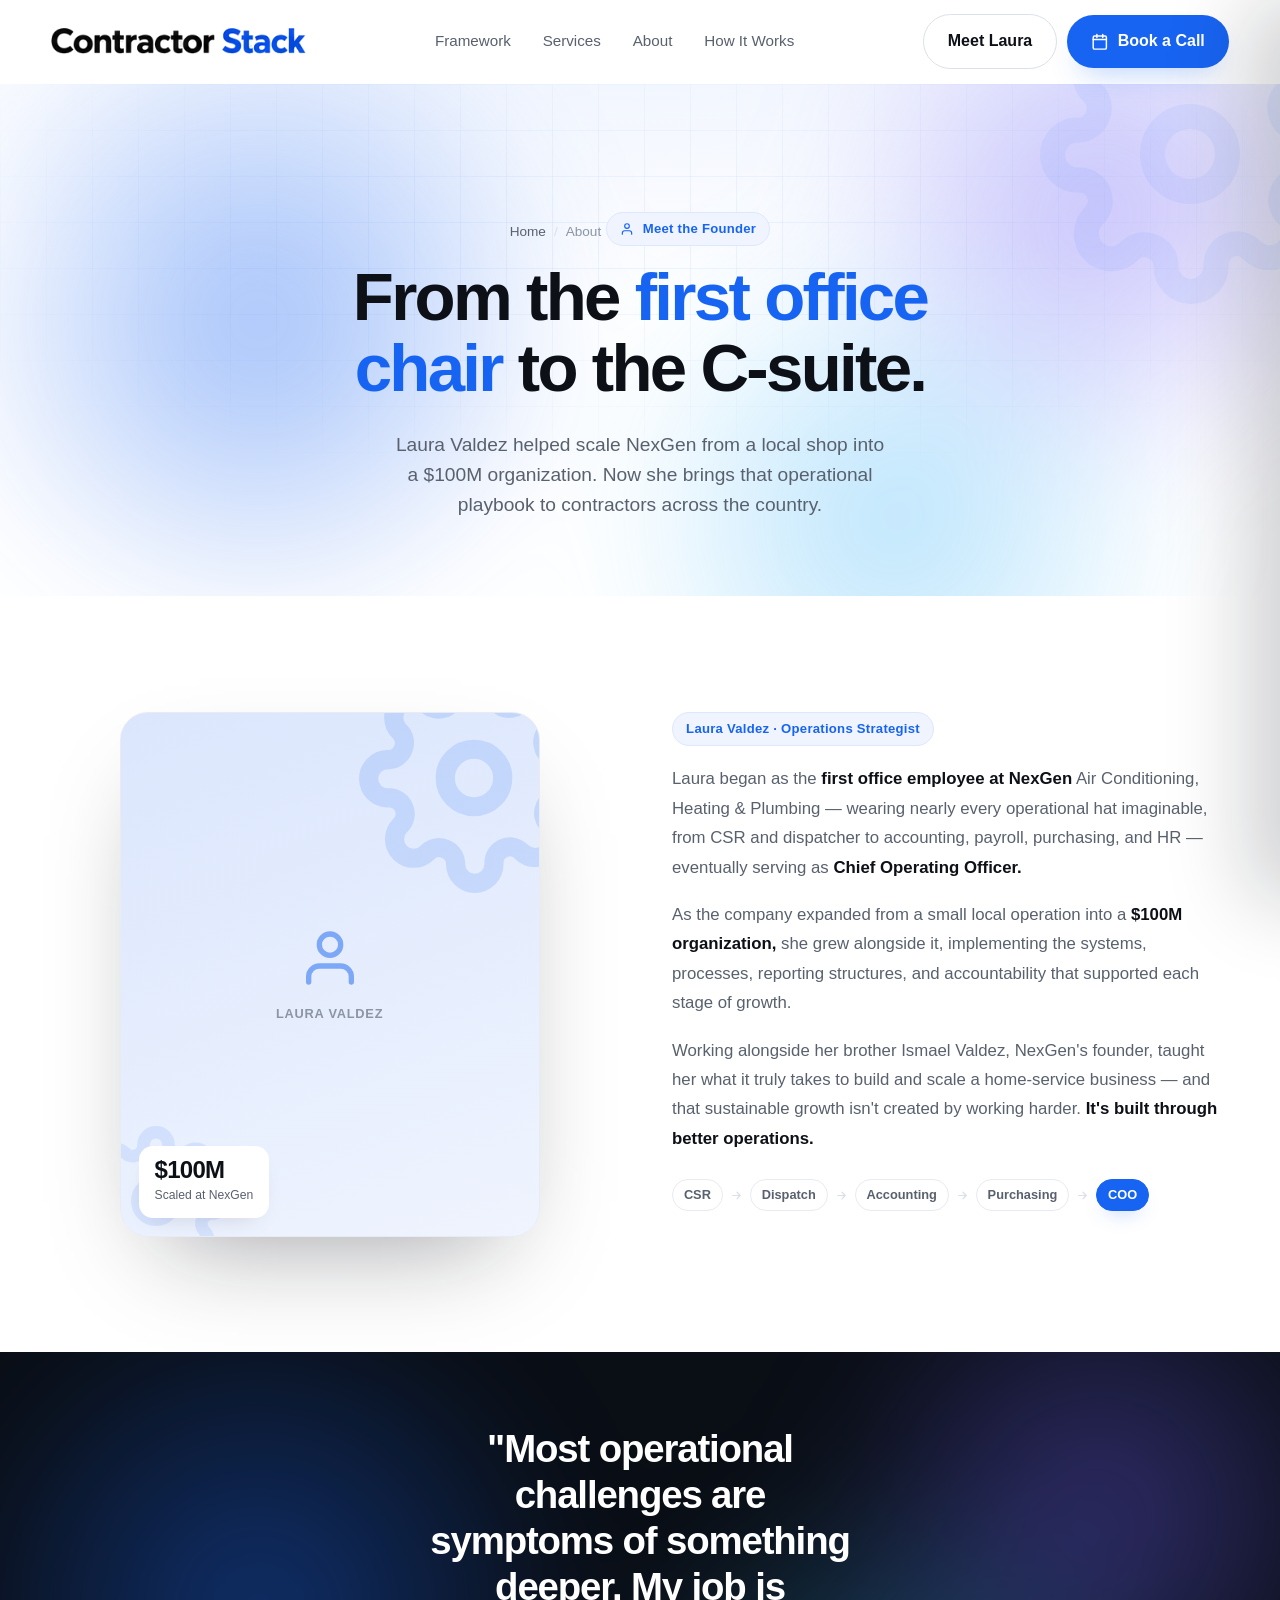
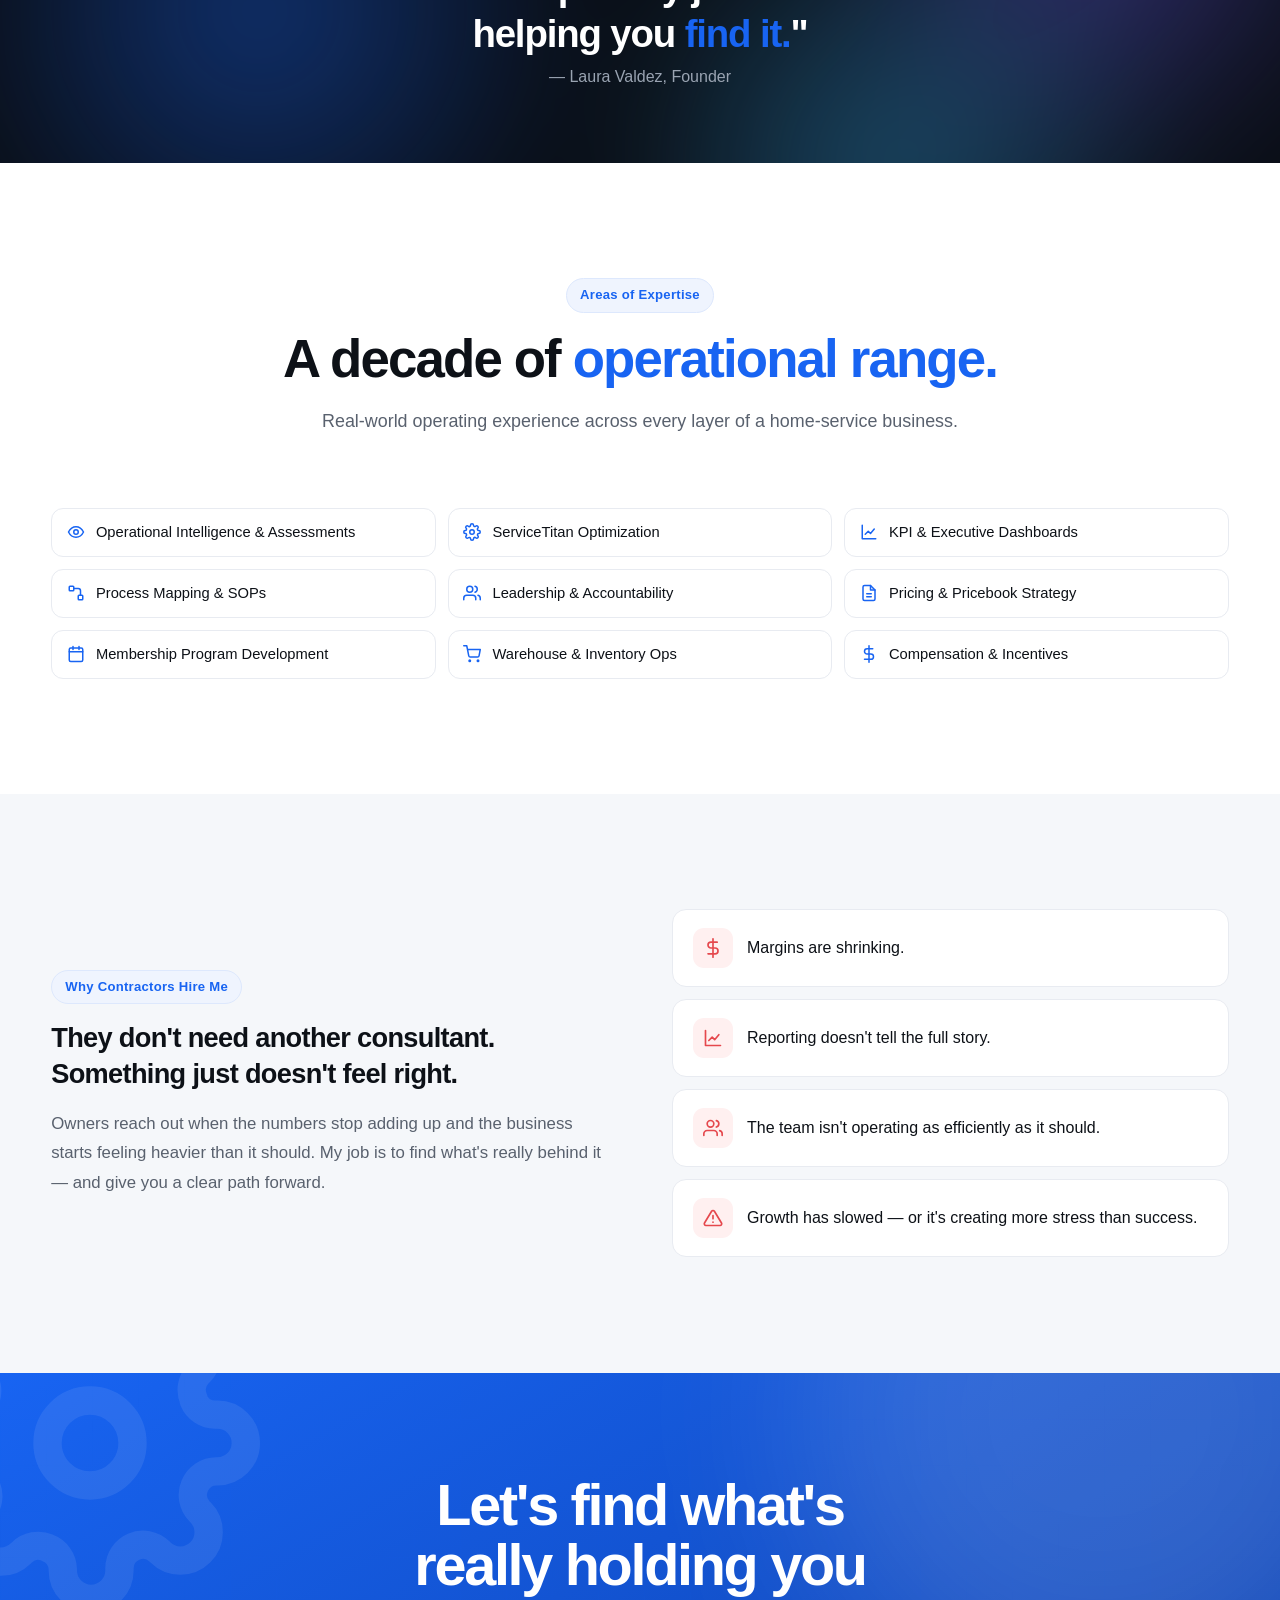
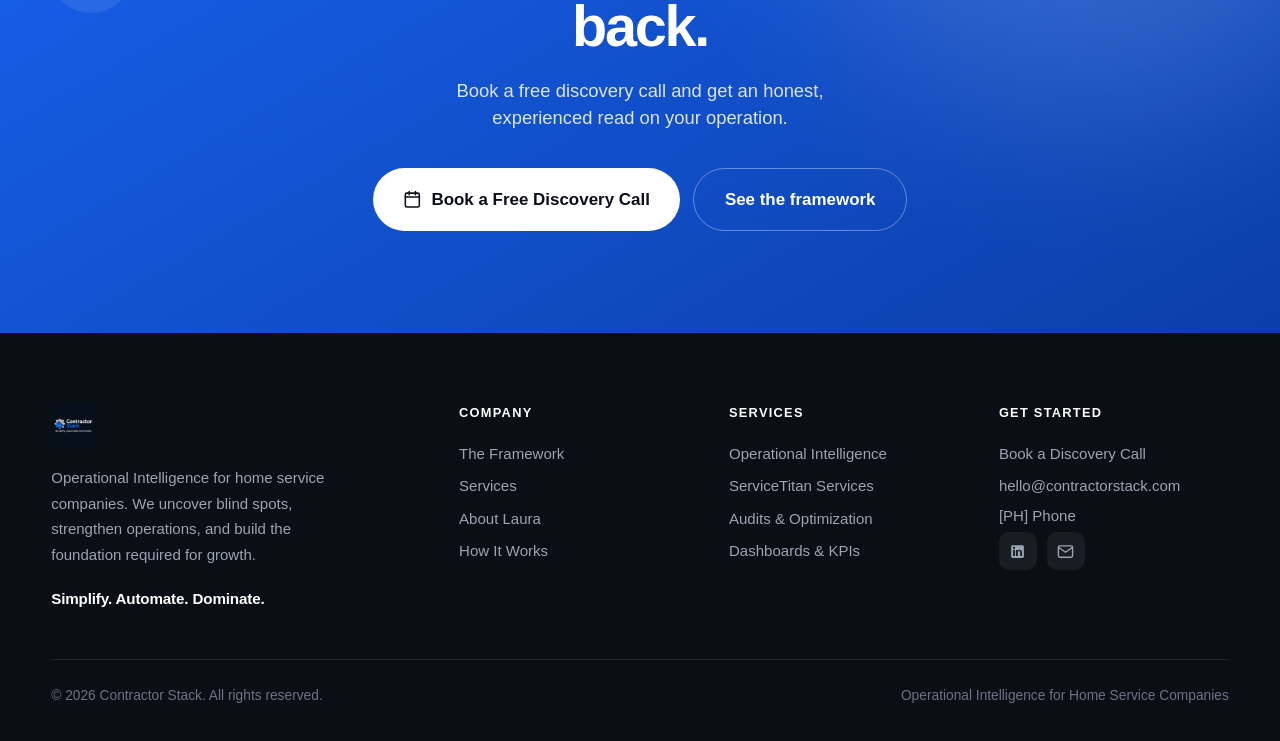
==== about.html @ b3889543 "initiate" ====
<!DOCTYPE html>
<html lang="en">
<head>
<meta charset="UTF-8" />
<meta name="viewport" content="width=device-width, initial-scale=1.0" />
<title>About Laura Valdez — Contractor Stack | Operations Strategist</title>
<meta name="description" content="Laura Valdez went from NexGen's first office employee to COO as it scaled to $100M. Now she helps home-service contractors uncover blind spots and build operational foundations for growth." />
<meta name="theme-color" content="#ffffff" />
<link rel="icon" href="assets/img/logo-icon.png" />
<link rel="stylesheet" href="assets/site.css">
</head>
<body>

<header class="nav" id="nav">
  <div class="wrap">
    <a href="index.html" class="brand" aria-label="Contractor Stack home"><img src="assets/img/logo-word.png" alt="Contractor Stack"></a>
    <nav class="nav-links">
      <a href="framework.html">Framework</a>
      <a href="services.html">Services</a>
      <a href="about.html">About</a>
      <a href="index.html#process">How It Works</a>
    </nav>
    <div class="nav-cta">
      <a class="btn btn-ghost" href="about.html">Meet Laura</a>
      <a class="btn btn-blue" href="contact.html"><svg><use href="#i-cal"/></svg> Book a Call</a>
    </div>
    <button class="nav-toggle" id="navToggle" aria-label="Menu"><span></span><span></span><span></span></button>
  </div>
</header>
<div class="drawer" id="drawer">
  <div class="drawer-scrim" data-close></div>
  <div class="drawer-panel">
    <div class="dh"><img src="assets/img/logo-word.png" alt="Contractor Stack"><button class="drawer-close" data-close aria-label="Close">&times;</button></div>
    <a class="dl" href="framework.html" data-close>Framework</a>
    <a class="dl" href="services.html" data-close>Services</a>
    <a class="dl" href="about.html" data-close>About</a>
    <a class="dl" href="index.html#process" data-close>How It Works</a>
    <div class="drawer-foot"><a class="btn btn-blue" href="contact.html" data-close><svg><use href="#i-cal"/></svg> Book a Free Discovery Call</a></div>
  </div>
</div>

<section class="subhero">
  <div class="aurora"><span class="a1"></span><span class="a2"></span><span class="a3"></span></div>
  <div class="grid-bg"></div>
  <svg class="gear-deco" style="width:300px;height:300px;top:-80px;right:-60px"><use href="#i-gear"/></svg>
  <div class="wrap">
    <div class="crumb"><a href="index.html">Home</a><span>/</span>About</div>
    <span class="eyebrow reveal"><svg style="width:14px;height:14px"><use href="#i-user"/></svg> Meet the Founder</span>
    <h1 class="reveal" data-d="1">From the <span class="blue">first office chair</span> to the C-suite.</h1>
    <p class="sub reveal" data-d="2">Laura Valdez helped scale NexGen from a local shop into a $100M organization. Now she brings that operational playbook to contractors across the country.</p>
  </div>
</section>

<!-- STORY -->
<section class="sec">
  <div class="wrap two-col">
    <div class="about-photo reveal" style="max-width:420px;justify-self:center;width:100%">
      <!-- [PH] swap for Laura's headshot: <img src="assets/img/laura.jpg" alt="Laura Valdez"> -->
      <svg class="gear-deco" style="width:230px;height:230px;top:-50px;right:-50px"><use href="#i-gear"/></svg>
      <svg class="gear-deco rev" style="width:150px;height:150px;bottom:-40px;left:-40px;opacity:.1"><use href="#i-gear"/></svg>
      <div class="ph"><svg><use href="#i-user"/></svg><span>Laura Valdez</span></div>
      <div class="about-badge"><b>$100M</b><span>Scaled at NexGen</span></div>
    </div>
    <div class="reveal" data-d="1">
      <span class="eyebrow">Laura Valdez · Operations Strategist</span>
      <div class="prose" style="margin-top:18px">
        <p>Laura began as the <b>first office employee at NexGen</b> Air Conditioning, Heating &amp; Plumbing — wearing nearly every operational hat imaginable, from CSR and dispatcher to accounting, payroll, purchasing, and HR — eventually serving as <b>Chief Operating Officer.</b></p>
        <p>As the company expanded from a small local operation into a <b>$100M organization,</b> she grew alongside it, implementing the systems, processes, reporting structures, and accountability that supported each stage of growth.</p>
        <p>Working alongside her brother Ismael Valdez, NexGen's founder, taught her what it truly takes to build and scale a home-service business — and that sustainable growth isn't created by working harder. <b>It's built through better operations.</b></p>
      </div>
      <div class="journey" style="margin-top:26px">
        <span class="jstep">CSR</span><span class="jar"><svg><use href="#i-arrow"/></svg></span>
        <span class="jstep">Dispatch</span><span class="jar"><svg><use href="#i-arrow"/></svg></span>
        <span class="jstep">Accounting</span><span class="jar"><svg><use href="#i-arrow"/></svg></span>
        <span class="jstep">Purchasing</span><span class="jar"><svg><use href="#i-arrow"/></svg></span>
        <span class="jstep last">COO</span>
      </div>
    </div>
  </div>
</section>

<!-- QUOTE + STATS -->
<section class="statsband">
  <div class="aurora"><span class="a1"></span><span class="a2"></span><span class="a3"></span></div>
  <div class="wrap" style="display:block;text-align:center">
    <blockquote class="reveal" style="font-size:clamp(1.5rem,3.4vw,2.4rem);font-weight:700;letter-spacing:-.03em;max-width:20ch;margin:0 auto 8px;line-height:1.2">"Most operational challenges are symptoms of something deeper. My job is helping you <span class="blue">find it.</span>"</blockquote>
    <p class="reveal" data-d="1" style="color:#9aa4b2;font-weight:500">— Laura Valdez, Founder</p>
  </div>
</section>

<!-- EXPERTISE -->
<section class="sec">
  <div class="wrap">
    <div class="sec-head reveal">
      <span class="eyebrow">Areas of Expertise</span>
      <h2>A decade of <span class="blue">operational range.</span></h2>
      <p>Real-world operating experience across every layer of a home-service business.</p>
    </div>
    <div class="exp-grid">
      <div class="exp reveal"><svg><use href="#i-eye"/></svg> Operational Intelligence &amp; Assessments</div>
      <div class="exp reveal"><svg><use href="#i-gear"/></svg> ServiceTitan Optimization</div>
      <div class="exp reveal"><svg><use href="#i-chart"/></svg> KPI &amp; Executive Dashboards</div>
      <div class="exp reveal"><svg><use href="#i-flow"/></svg> Process Mapping &amp; SOPs</div>
      <div class="exp reveal"><svg><use href="#i-users"/></svg> Leadership &amp; Accountability</div>
      <div class="exp reveal"><svg><use href="#i-doc"/></svg> Pricing &amp; Pricebook Strategy</div>
      <div class="exp reveal"><svg><use href="#i-cal"/></svg> Membership Program Development</div>
      <div class="exp reveal"><svg><use href="#i-cart"/></svg> Warehouse &amp; Inventory Ops</div>
      <div class="exp reveal"><svg><use href="#i-dollar"/></svg> Compensation &amp; Incentives</div>
    </div>
  </div>
</section>

<!-- WHY HIRE -->
<section class="sec panel">
  <div class="wrap two-col">
    <div class="reveal">
      <span class="eyebrow">Why Contractors Hire Me</span>
      <h2 class="lead" style="margin:16px 0 18px">They don't need another consultant. Something just doesn't feel right.</h2>
      <div class="prose"><p>Owners reach out when the numbers stop adding up and the business starts feeling heavier than it should. My job is to find what's really behind it — and give you a clear path forward.</p></div>
    </div>
    <div class="reveal" data-d="1">
      <div class="why-list">
        <div class="why-item"><span class="wi-ic"><svg><use href="#i-dollar"/></svg></span><p>Margins are shrinking.</p></div>
        <div class="why-item"><span class="wi-ic"><svg><use href="#i-chart"/></svg></span><p>Reporting doesn't tell the full story.</p></div>
        <div class="why-item"><span class="wi-ic"><svg><use href="#i-users"/></svg></span><p>The team isn't operating as efficiently as it should.</p></div>
        <div class="why-item"><span class="wi-ic"><svg><use href="#i-alert"/></svg></span><p>Growth has slowed — or it's creating more stress than success.</p></div>
      </div>
    </div>
  </div>
</section>

<section class="cta">
  <div class="cta-glow"></div>
  <div class="grid-bg" style="opacity:.6"></div>
  <svg class="gear-deco" style="width:340px;height:340px;top:-100px;left:-80px;opacity:.08;color:#fff"><use href="#i-gear"/></svg>
  <div class="wrap">
    <div class="reveal">
      <h2>Let's find what's really holding you back.</h2>
      <p>Book a free discovery call and get an honest, experienced read on your operation.</p>
    </div>
    <div class="cta-actions reveal" data-d="1">
      <a class="btn btn-white btn-lg" href="contact.html"><svg><use href="#i-cal"/></svg> Book a Free Discovery Call</a>
      <a class="btn btn-outline-w btn-lg" href="framework.html">See the framework</a>
    </div>
  </div>
</section>

<footer class="footer">
  <div class="wrap">
    <div class="foot-grid">
      <div class="foot-brand">
        <img src="assets/img/logo-full-dark.png" alt="Contractor Stack">
        <p>Operational Intelligence for home service companies. We uncover blind spots, strengthen operations, and build the foundation required for growth.</p>
        <span class="foot-tag">Simplify. Automate. Dominate.</span>
      </div>
      <div class="foot-col"><h5>Company</h5><a href="framework.html">The Framework</a><a href="services.html">Services</a><a href="about.html">About Laura</a><a href="index.html#process">How It Works</a></div>
      <div class="foot-col"><h5>Services</h5><a href="services.html">Operational Intelligence</a><a href="services.html#menu">ServiceTitan Services</a><a href="services.html#menu">Audits &amp; Optimization</a><a href="services.html#menu">Dashboards &amp; KPIs</a></div>
      <div class="foot-col"><h5>Get Started</h5><a href="contact.html">Book a Discovery Call</a><a href="mailto:hello@contractorstack.com">hello@contractorstack.com</a><p style="padding-top:2px">[PH] Phone</p><div class="foot-socials"><a href="#" aria-label="LinkedIn"><svg><use href="#i-linkedin"/></svg></a><a href="mailto:hello@contractorstack.com" aria-label="Email"><svg><use href="#i-mail"/></svg></a></div></div>
    </div>
    <div class="foot-bar"><span>© <span id="year">2026</span> Contractor Stack. All rights reserved.</span><span>Operational Intelligence for Home Service Companies</span></div>
  </div>
</footer>
<div class="mcta"><a class="btn btn-blue" href="contact.html"><svg><use href="#i-cal"/></svg> Book a Free Discovery Call</a></div>
<script src="assets/site.js"></script>
</body>
</html>
---- assets/site.css ----
@font-face{font-family:'Suisse Intl';src:url('assets/fonts/SuisseIntl-Light.ttf') format('truetype');font-weight:300;font-style:normal;font-display:swap}
@font-face{font-family:'Suisse Intl';src:url('assets/fonts/SuisseIntl-Regular.ttf') format('truetype');font-weight:400;font-style:normal;font-display:swap}
@font-face{font-family:'Suisse Intl';src:url('assets/fonts/SuisseIntl-Bold.ttf') format('truetype');font-weight:700;font-style:normal;font-display:swap}

:root{
  --blue:#1864F2;--blue-600:#0f4fd1;--blue-700:#0b3ea8;--blue-050:#eff4fe;--blue-100:#dde8fd;--blue-glow:rgba(24,100,242,.35);
  --ink:#0b0f19;--text:#0d1117;--muted:#59616e;--muted-2:#8b95a3;
  --line:#e8ebf1;--line-2:#dbe0e8;--bg:#ffffff;--panel:#f5f7fa;--panel-2:#eef1f6;
  --dark:#0a0e15;--dark-2:#0f1620;--dark-line:rgba(255,255,255,.1);
  --radius:20px;--radius-lg:28px;--pill:100px;
  --shadow-sm:0 10px 26px -14px rgba(11,15,25,.18);
  --shadow:0 44px 100px -44px rgba(11,15,25,.42);
  --ease:cubic-bezier(.16,1,.3,1);
  --wrap:1200px;
}
*{box-sizing:border-box;margin:0;padding:0}
html{scroll-behavior:smooth;-webkit-text-size-adjust:100%}
body{font-family:'Suisse Intl',-apple-system,BlinkMacSystemFont,'Segoe UI',sans-serif;color:var(--text);background:var(--bg);line-height:1.5;-webkit-font-smoothing:antialiased;overflow-x:hidden}
img{display:block;max-width:100%}
a{color:inherit;text-decoration:none}
button{font-family:inherit;cursor:pointer;border:0;background:none}
ul{list-style:none}
::selection{background:var(--blue);color:#fff}

h1,h2,h3,h4{font-weight:700;letter-spacing:-.03em;line-height:1.05}
.wrap{width:min(var(--wrap),92vw);margin-inline:auto}
.blue{color:var(--blue)}
.eyebrow{display:inline-flex;align-items:center;gap:9px;font-size:.82rem;font-weight:600;letter-spacing:.02em;color:var(--blue);
  background:var(--blue-050);border:1px solid var(--blue-100);border-radius:var(--pill);padding:.5em 1em}
.eyebrow.dark{background:rgba(24,100,242,.14);border-color:rgba(24,100,242,.3);color:#69a0ff}

/* ============ BUTTONS ============ */
.btn{display:inline-flex;align-items:center;justify-content:center;gap:.55em;font-weight:600;font-size:1rem;
  padding:.92em 1.5em;border-radius:var(--pill);white-space:nowrap;transition:transform .25s var(--ease),box-shadow .25s var(--ease),background .2s}
.btn svg{width:1.1em;height:1.1em}
.btn-blue{color:#fff;background:var(--blue);box-shadow:0 16px 30px -14px var(--blue-glow)}
.btn-blue:hover{background:var(--blue-600);transform:translateY(-2px);box-shadow:0 22px 40px -16px var(--blue-glow)}
.btn-dark{color:#fff;background:var(--ink)}
.btn-dark:hover{transform:translateY(-2px);background:#161c28}
.btn-ghost{color:var(--text);border:1px solid var(--line-2);background:#fff}
.btn-ghost:hover{border-color:var(--blue);color:var(--blue);transform:translateY(-2px)}
.btn-white{color:var(--ink);background:#fff}
.btn-white:hover{transform:translateY(-2px);box-shadow:var(--shadow-sm)}
.btn-outline-w{color:#fff;border:1px solid rgba(255,255,255,.35)}
.btn-outline-w:hover{background:rgba(255,255,255,.1);transform:translateY(-2px)}
.btn-lg{font-size:1.06rem;padding:1.05em 1.8em}
.textlink{display:inline-flex;align-items:center;gap:.5em;font-weight:600;color:var(--blue)}
.textlink svg{width:1.05em;height:1.05em;transition:transform .25s var(--ease)}
.textlink:hover svg{transform:translateX(4px)}

/* ============ NAV ============ */
.nav{position:sticky;top:0;z-index:50;background:rgba(255,255,255,.8);backdrop-filter:blur(18px) saturate(160%);
  border-bottom:1px solid transparent;transition:border-color .3s,box-shadow .3s}
.nav.scrolled{border-bottom-color:var(--line);box-shadow:0 6px 24px -18px rgba(11,15,25,.3)}
.nav .wrap{display:flex;align-items:center;justify-content:space-between;gap:24px;padding:.85rem 0}
.brand img{height:26px;width:auto}
.nav-links{display:flex;align-items:center;gap:6px}
.nav-links a{font-weight:500;font-size:.95rem;color:var(--muted);padding:.5em .85em;border-radius:9px;transition:color .2s,background .2s}
.nav-links a:hover{color:var(--text);background:var(--panel)}
.nav-cta{display:flex;align-items:center;gap:10px}
.nav-toggle{display:none;width:44px;height:44px;border:1px solid var(--line-2);border-radius:11px;flex-direction:column;gap:5px;align-items:center;justify-content:center}
.nav-toggle span{width:19px;height:2px;background:var(--text);border-radius:2px;transition:.3s var(--ease)}
.nav-toggle.open span:nth-child(1){transform:translateY(7px) rotate(45deg)}
.nav-toggle.open span:nth-child(2){opacity:0}
.nav-toggle.open span:nth-child(3){transform:translateY(-7px) rotate(-45deg)}
@media(max-width:940px){.nav-links,.nav-cta .btn-ghost{display:none}.nav-toggle{display:flex}}

.drawer{position:fixed;inset:0;z-index:70;pointer-events:none}
.drawer-scrim{position:absolute;inset:0;background:rgba(11,15,25,.4);opacity:0;transition:opacity .35s}
.drawer-panel{position:absolute;top:0;right:0;height:100%;width:min(340px,86vw);background:#fff;box-shadow:-30px 0 80px rgba(11,15,25,.2);
  transform:translateX(100%);transition:transform .4s var(--ease);display:flex;flex-direction:column;padding:22px;gap:4px}
.drawer.open{pointer-events:auto}.drawer.open .drawer-scrim{opacity:1}.drawer.open .drawer-panel{transform:none}
.drawer .dh{display:flex;align-items:center;justify-content:space-between;margin-bottom:14px}
.drawer .dh img{height:24px}
.drawer-close{width:42px;height:42px;border:1px solid var(--line-2);border-radius:11px;font-size:1.5rem;display:grid;place-items:center}
.drawer a.dl{font-weight:600;font-size:1.2rem;padding:.7em .2em;border-bottom:1px solid var(--line)}
.drawer-foot{margin-top:auto;display:flex;flex-direction:column;gap:10px;padding-top:14px}

/* ============ HERO ============ */
.hero{position:relative;overflow:hidden;text-align:center;padding:clamp(48px,7vw,96px) 0 clamp(40px,5vw,64px);
  background:radial-gradient(120% 90% at 50% -10%,var(--blue-050),#fff 60%)}
.hero-glow{position:absolute;top:-160px;left:50%;transform:translateX(-50%);width:900px;height:600px;
  background:radial-gradient(circle,var(--blue-glow),transparent 62%);filter:blur(40px);opacity:.5;pointer-events:none}
.hero .wrap{position:relative;z-index:2}
.hero .eyebrow{margin-bottom:26px}
.hero h1{font-size:clamp(2.5rem,6.6vw,5.1rem);letter-spacing:-.04em;max-width:15ch;margin:0 auto .5em}
.hero-sub{font-size:clamp(1.08rem,1.7vw,1.35rem);color:var(--muted);max-width:40ch;margin:0 auto 34px;line-height:1.55;font-weight:400}
.hero-cta{display:flex;gap:13px;justify-content:center;flex-wrap:wrap;margin-bottom:22px}
.hero-trust{display:inline-flex;align-items:center;gap:10px;font-size:.9rem;color:var(--muted-2)}
.hero-trust b{color:var(--text);font-weight:600}
.hero-trust svg{width:16px;height:16px;color:var(--blue)}

/* hero dashboard mock */
.hero-visual{position:relative;z-index:2;margin-top:clamp(40px,5vw,64px);perspective:1600px}
.dash{width:min(980px,94vw);margin:0 auto;background:#fff;border:1px solid var(--line);border-radius:var(--radius-lg);
  box-shadow:var(--shadow);overflow:hidden;transform:rotateX(6deg);transform-origin:center top}
.dash-bar{display:flex;align-items:center;gap:8px;padding:14px 18px;border-bottom:1px solid var(--line);background:var(--panel)}
.dash-dot{width:11px;height:11px;border-radius:50%;background:var(--line-2)}
.dash-dot:nth-child(1){background:#ff5f57}.dash-dot:nth-child(2){background:#febc2e}.dash-dot:nth-child(3){background:#28c840}
.dash-title{margin-left:10px;font-size:.82rem;font-weight:600;color:var(--muted)}
.dash-live{margin-left:auto;display:inline-flex;align-items:center;gap:7px;font-size:.74rem;font-weight:600;color:var(--muted);text-transform:uppercase;letter-spacing:.08em}
.dash-live .d{width:7px;height:7px;border-radius:50%;background:#28c840;box-shadow:0 0 0 3px rgba(40,200,64,.2)}
.dash-body{padding:clamp(16px,2.4vw,26px);display:grid;grid-template-columns:repeat(4,1fr);gap:14px}
@media(max-width:720px){.dash-body{grid-template-columns:repeat(2,1fr)}}
.kpi{background:var(--panel);border:1px solid var(--line);border-radius:14px;padding:16px 16px 18px;text-align:left}
.kpi .l{font-size:.72rem;font-weight:600;text-transform:uppercase;letter-spacing:.06em;color:var(--muted-2)}
.kpi .n{font-size:clamp(1.5rem,2.6vw,2rem);font-weight:700;letter-spacing:-.03em;margin-top:8px}
.kpi .chg{display:inline-flex;align-items:center;gap:4px;font-size:.78rem;font-weight:600;color:#12a150;margin-top:6px}
.kpi .chg svg{width:13px;height:13px}
.dash-chart{grid-column:1/-1;background:var(--panel);border:1px solid var(--line);border-radius:14px;padding:18px 18px 8px}
.dash-chart .ct{display:flex;align-items:center;justify-content:space-between;margin-bottom:8px}
.dash-chart .ct b{font-size:.9rem;font-weight:600}
.dash-chart .ct span{font-size:.76rem;color:var(--muted-2)}
.bars{display:flex;align-items:flex-end;gap:10px;height:120px}
.bars .bar{flex:1;border-radius:6px 6px 0 0;background:linear-gradient(180deg,var(--blue),#4d86ff);transform-origin:bottom;transform:scaleY(0);transition:transform 1s var(--ease)}
.bars .bar:nth-child(even){background:linear-gradient(180deg,#9dbcff,#c7d8ff)}
.dash.in .bars .bar{transform:scaleY(1)}
@media(max-width:600px){.dash{transform:none}.hero-visual{perspective:none}}

/* ============ SECTION SHELL ============ */
.sec{padding:clamp(64px,9vw,120px) 0}
.sec.panel{background:var(--panel)}
.sec.dark{background:var(--dark);color:#fff}
.sec-head{max-width:760px;margin:0 auto clamp(48px,6vw,72px);text-align:center}
.sec-head.left{margin-inline:0;text-align:left}
.sec-head .eyebrow{margin-bottom:18px}
.sec-head h2{font-size:clamp(2rem,4.6vw,3.3rem);letter-spacing:-.035em;margin-bottom:.4em}
.sec-head p{font-size:1.12rem;color:var(--muted);line-height:1.6;font-weight:400}
.sec.dark .sec-head p{color:#9aa4b2}

/* ============ PROBLEM CARDS ============ */
.prob-grid{display:grid;grid-template-columns:repeat(5,1fr);gap:14px}
@media(max-width:940px){.prob-grid{grid-template-columns:repeat(2,1fr)}}
@media(max-width:520px){.prob-grid{grid-template-columns:1fr}}
.prob{background:#fff;border:1px solid var(--line);border-radius:var(--radius);padding:26px 22px;transition:transform .35s var(--ease),box-shadow .35s var(--ease)}
.prob:hover{transform:translateY(-5px);box-shadow:var(--shadow-sm)}
.prob-ico{width:46px;height:46px;border-radius:12px;background:#fff0f0;color:#e5484d;display:grid;place-items:center;margin-bottom:16px}
.prob-ico svg{width:23px;height:23px}
.prob h4{font-size:1.12rem;margin-bottom:.4em}
.prob p{font-size:.92rem;color:var(--muted);line-height:1.55}

/* ============ FRAMEWORK (dark) ============ */
.fw{position:relative;overflow:hidden}
.fw-glow{position:absolute;width:700px;height:700px;border-radius:50%;background:var(--blue-glow);filter:blur(120px);opacity:.25;top:20%;left:-200px;pointer-events:none}
.fw-stack{max-width:760px;margin:0 auto;display:flex;flex-direction:column;gap:0}
.pillar{position:relative;background:var(--dark-2);border:1px solid var(--dark-line);border-radius:var(--radius);padding:clamp(24px,3vw,34px);transition:border-color .4s,transform .4s var(--ease)}
.pillar:hover{border-color:rgba(24,100,242,.5);transform:translateX(6px)}
.pillar-top{display:flex;align-items:center;gap:16px;margin-bottom:14px}
.pillar-ico{width:52px;height:52px;flex:none;border-radius:13px;background:linear-gradient(150deg,var(--blue),#0d3ea8);display:grid;place-items:center;box-shadow:0 14px 26px -12px var(--blue-glow)}
.pillar-ico svg{width:26px;height:26px;color:#fff}
.pillar-num{font-size:.78rem;font-weight:700;letter-spacing:.16em;color:#69a0ff}
.pillar h3{font-size:clamp(1.6rem,3vw,2.1rem);letter-spacing:-.03em;margin-top:2px}
.pillar-desc{color:#9aa4b2;font-size:1rem;margin-bottom:16px;font-weight:400}
.pillar-chips{display:flex;flex-wrap:wrap;gap:8px}
.pillar-chips span{font-size:.8rem;font-weight:500;color:#c3ccd8;background:rgba(255,255,255,.05);border:1px solid var(--dark-line);border-radius:var(--pill);padding:.4em .85em}
.fw-arrow{display:grid;place-items:center;height:34px;color:#3a4658}
.fw-arrow svg{width:22px;height:22px}
.fw-foot{text-align:center;margin-top:44px}
.fw-foot p{color:#9aa4b2;font-size:1.05rem;max-width:44ch;margin:0 auto 24px}

/* ============ PUZZLE ============ */
.puzzle{text-align:center}
.puzzle img{width:78px;height:auto;margin:0 auto 28px;filter:drop-shadow(0 16px 30px rgba(24,100,242,.28))}
.puzzle h2{font-size:clamp(2rem,4.4vw,3.1rem);letter-spacing:-.035em;max-width:20ch;margin:0 auto .5em}
.puzzle-lines{display:flex;flex-direction:column;gap:6px;max-width:34ch;margin:24px auto 0}
.puzzle-lines span{font-size:1.1rem;color:var(--muted);font-weight:400}
.puzzle-lines span b{color:var(--text);font-weight:600}

/* ============ SERVICES ============ */
.svc-split{display:grid;grid-template-columns:1fr 1fr;gap:16px;margin-bottom:56px}
@media(max-width:820px){.svc-split{grid-template-columns:1fr}}
.svc-lane{background:#fff;border:1px solid var(--line);border-radius:var(--radius-lg);padding:clamp(28px,3vw,40px)}
.svc-lane.hl{background:linear-gradient(160deg,var(--ink),#131b28);color:#fff;border-color:transparent}
.svc-lane .lane-ico{width:52px;height:52px;border-radius:13px;background:var(--blue-050);color:var(--blue);display:grid;place-items:center;margin-bottom:20px}
.svc-lane.hl .lane-ico{background:rgba(24,100,242,.2);color:#69a0ff}
.svc-lane .lane-ico svg{width:26px;height:26px}
.svc-lane h3{font-size:1.5rem;margin-bottom:.5em}
.svc-lane p{color:var(--muted);font-size:1rem;margin-bottom:22px;line-height:1.6}
.svc-lane.hl p{color:#9aa4b2}
.lane-list{display:flex;flex-direction:column;gap:11px;margin-bottom:26px}
.lane-list li{display:flex;gap:11px;align-items:flex-start;font-size:.96rem}
.lane-list svg{width:19px;height:19px;color:var(--blue);flex:none;margin-top:1px}
.svc-lane.hl .lane-list svg{color:#69a0ff}

.st-grid{display:grid;grid-template-columns:repeat(3,1fr);gap:14px}
@media(max-width:900px){.st-grid{grid-template-columns:repeat(2,1fr)}}
@media(max-width:560px){.st-grid{grid-template-columns:1fr}}
.st-card{background:#fff;border:1px solid var(--line);border-radius:var(--radius);padding:24px 22px;display:flex;flex-direction:column;transition:transform .35s var(--ease),box-shadow .35s var(--ease),border-color .35s}
.st-card:hover{transform:translateY(-5px);box-shadow:var(--shadow-sm);border-color:var(--blue-100)}
.st-card .st-ico{width:42px;height:42px;border-radius:11px;background:var(--blue-050);color:var(--blue);display:grid;place-items:center;margin-bottom:16px}
.st-card .st-ico svg{width:21px;height:21px}
.st-card h4{font-size:1.08rem;margin-bottom:.5em;letter-spacing:-.02em}
.st-card p{font-size:.9rem;color:var(--muted);line-height:1.55;margin-bottom:18px;flex:1}
.st-meta{display:flex;align-items:center;justify-content:space-between;gap:10px;padding-top:16px;border-top:1px solid var(--line)}
.st-time{display:inline-flex;align-items:center;gap:6px;font-size:.8rem;color:var(--muted-2);font-weight:500}
.st-time svg{width:14px;height:14px}
.st-price{font-size:.95rem;font-weight:700;letter-spacing:-.02em}
.st-price span{font-size:.72rem;font-weight:500;color:var(--muted-2)}
.svc-note{text-align:center;margin-top:34px;color:var(--muted);font-size:.95rem}

/* ============ ABOUT ============ */
.about{background:var(--panel)}
.about-grid{display:grid;grid-template-columns:.85fr 1.15fr;gap:clamp(32px,5vw,64px);align-items:center}
@media(max-width:880px){.about-grid{grid-template-columns:1fr;gap:36px}}
.about-photo{position:relative;border-radius:var(--radius-lg);overflow:hidden;background:linear-gradient(160deg,#dbe6fd,#eff4fe);aspect-ratio:4/5;box-shadow:var(--shadow);border:1px solid var(--line)}
.about-photo .ph{position:absolute;inset:0;display:flex;flex-direction:column;align-items:center;justify-content:center;gap:14px;color:var(--blue)}
.about-photo .ph svg{width:64px;height:64px;opacity:.5}
.about-photo .ph span{font-size:.8rem;font-weight:600;letter-spacing:.06em;text-transform:uppercase;color:var(--muted-2)}
.about-photo img{width:100%;height:100%;object-fit:cover}
.about-badge{position:absolute;left:18px;bottom:18px;z-index:2;background:#fff;border-radius:14px;padding:12px 16px;box-shadow:var(--shadow-sm)}
.about-badge b{display:block;font-size:1.5rem;font-weight:700;letter-spacing:-.03em;line-height:1}
.about-badge span{font-size:.76rem;color:var(--muted);font-weight:500}
.about-copy .eyebrow{margin-bottom:18px}
.about-copy h2{font-size:clamp(1.9rem,4vw,2.9rem);letter-spacing:-.035em;margin-bottom:.5em}
.about-copy p{color:var(--muted);font-size:1.05rem;line-height:1.7;margin-bottom:18px;font-weight:400}
.about-copy p b{color:var(--text);font-weight:600}
.about-quote{border-left:3px solid var(--blue);padding-left:20px;margin:26px 0;font-size:1.2rem;font-weight:600;letter-spacing:-.02em;color:var(--text)}
.about-chips{display:flex;flex-wrap:wrap;gap:8px;margin-bottom:26px}
.about-chips span{font-size:.82rem;font-weight:500;color:var(--muted);background:#fff;border:1px solid var(--line);border-radius:var(--pill);padding:.45em .95em}

/* ============ PROCESS ============ */
.proc-grid{display:grid;grid-template-columns:repeat(3,1fr);gap:18px}
@media(max-width:820px){.proc-grid{grid-template-columns:1fr}}
.proc{position:relative;background:#fff;border:1px solid var(--line);border-radius:var(--radius);padding:32px 28px;transition:transform .35s var(--ease),box-shadow .35s var(--ease)}
.proc:hover{transform:translateY(-5px);box-shadow:var(--shadow-sm)}
.proc .pn{font-size:.82rem;font-weight:700;letter-spacing:.14em;color:var(--blue);margin-bottom:18px}
.proc .p-ico{width:52px;height:52px;border-radius:13px;background:var(--blue-050);color:var(--blue);display:grid;place-items:center;margin-bottom:18px}
.proc .p-ico svg{width:26px;height:26px}
.proc h4{font-size:1.35rem;margin-bottom:.45em;letter-spacing:-.02em}
.proc p{color:var(--muted);font-size:.98rem;line-height:1.6}

/* ============ CTA ============ */
.cta{position:relative;overflow:hidden;background:linear-gradient(150deg,var(--blue),#0c3ea8);color:#fff;text-align:center}
.cta-glow{position:absolute;width:600px;height:600px;border-radius:50%;background:rgba(255,255,255,.14);filter:blur(90px);top:-260px;right:-120px;pointer-events:none}
.cta .wrap{position:relative;z-index:2;padding:clamp(64px,8vw,110px) 0}
.cta h2{font-size:clamp(2.2rem,5vw,3.6rem);letter-spacing:-.04em;margin-bottom:.35em;max-width:16ch;margin-inline:auto}
.cta p{font-size:1.15rem;color:rgba(255,255,255,.85);max-width:44ch;margin:0 auto 36px;font-weight:400}
.cta-actions{display:flex;gap:13px;justify-content:center;flex-wrap:wrap}

/* ============ FOOTER ============ */
.footer{background:var(--dark);color:#9aa4b2;padding:70px 0 34px}
.foot-grid{display:grid;grid-template-columns:1.6fr 1fr 1fr 1fr;gap:40px;padding-bottom:48px;border-bottom:1px solid var(--dark-line)}
@media(max-width:820px){.foot-grid{grid-template-columns:1fr 1fr}}
@media(max-width:520px){.foot-grid{grid-template-columns:1fr}}
.foot-brand img{height:44px;width:auto;margin-bottom:18px}
.foot-brand p{font-size:.94rem;line-height:1.7;max-width:34ch;margin-bottom:20px}
.foot-tag{display:inline-flex;align-items:center;gap:8px;font-weight:700;letter-spacing:-.01em;color:#fff;font-size:.95rem}
.foot-col h5{font-size:.8rem;font-weight:700;letter-spacing:.1em;text-transform:uppercase;color:#fff;margin-bottom:16px}
.foot-col a,.foot-col p{display:block;font-size:.94rem;color:#9aa4b2;padding:.32em 0;transition:color .2s}
.foot-col a:hover{color:#fff}
.foot-bar{padding-top:26px;display:flex;align-items:center;justify-content:space-between;gap:16px;flex-wrap:wrap;font-size:.86rem;color:#697585}
.foot-socials{display:flex;gap:10px}
.foot-socials a{width:38px;height:38px;border-radius:10px;background:rgba(255,255,255,.06);display:grid;place-items:center;color:#9aa4b2;transition:.3s}
.foot-socials a:hover{background:var(--blue);color:#fff;transform:translateY(-2px)}
.foot-socials svg{width:17px;height:17px}

/* sticky mobile CTA */
.mcta{position:fixed;left:0;right:0;bottom:0;z-index:60;display:none;padding:10px 14px;background:rgba(255,255,255,.92);backdrop-filter:blur(12px);border-top:1px solid var(--line)}
.mcta .btn{width:100%}
@media(max-width:640px){.mcta{display:block}body{padding-bottom:74px}}

/* ============ BRAND GRAPHICS ============ */
.gear-deco{position:absolute;pointer-events:none;z-index:0;color:var(--blue);opacity:.06;animation:spin 46s linear infinite}
.gear-deco.rev{animation-direction:reverse;animation-duration:60s}
.sec.dark .gear-deco,.cta .gear-deco{color:#fff;opacity:.05}
@keyframes spin{to{transform:rotate(360deg)}}
.grid-bg{position:absolute;inset:0;pointer-events:none;z-index:0;
  background-image:linear-gradient(rgba(24,100,242,.07) 1px,transparent 1px),linear-gradient(90deg,rgba(24,100,242,.07) 1px,transparent 1px);
  background-size:46px 46px;mask-image:radial-gradient(80% 65% at 50% 30%,#000,transparent 78%)}
.sec.dark .grid-bg{background-image:linear-gradient(rgba(255,255,255,.05) 1px,transparent 1px),linear-gradient(90deg,rgba(255,255,255,.05) 1px,transparent 1px)}

/* icon micro-motion */
.prob-ico,.st-card .st-ico,.pillar-ico,.p-ico,.lane-ico{transition:transform .4s var(--ease)}
.prob:hover .prob-ico{transform:scale(1.08) rotate(-5deg)}
.st-card:hover .st-ico{transform:scale(1.1) rotate(5deg)}
.pillar:hover .pillar-ico{transform:rotate(10deg)}
.proc:hover .p-ico{transform:translateY(-3px) scale(1.06)}

/* hero floating insight cards */
.float-card{position:absolute;z-index:4;background:#fff;border:1px solid var(--line);border-radius:14px;padding:11px 15px;
  box-shadow:var(--shadow);display:flex;align-items:center;gap:11px;animation:floaty 5.5s ease-in-out infinite}
.float-card .fc-ico{width:34px;height:34px;border-radius:9px;display:grid;place-items:center;flex:none}
.float-card .fc-ico svg{width:18px;height:18px}
.float-card b{font-weight:700;font-size:.92rem;letter-spacing:-.01em;line-height:1.1}
.float-card small{display:block;font-size:.72rem;font-weight:500;color:var(--muted-2);margin-top:1px}
@keyframes floaty{0%,100%{transform:translateY(0)}50%{transform:translateY(-13px)}}
.fc-1{top:2%;left:-1%;animation-delay:.1s}
.fc-2{top:30%;right:-2%;animation-delay:1.5s}
.fc-3{bottom:16%;left:1%;animation-delay:.9s}
@media(max-width:860px){.float-card{display:none}}

/* stats band */
.statsband{background:var(--dark);color:#fff;position:relative;overflow:hidden}
.statsband .wrap{position:relative;z-index:2;display:grid;grid-template-columns:repeat(4,1fr);gap:24px;padding:clamp(46px,6vw,74px) 0}
@media(max-width:720px){.statsband .wrap{grid-template-columns:1fr 1fr;gap:38px 24px}}
.stat-b{text-align:center;position:relative}
.stat-b:not(:last-child)::after{content:"";position:absolute;right:-12px;top:22%;bottom:22%;width:1px;background:var(--dark-line)}
@media(max-width:720px){.stat-b:nth-child(2)::after{display:none}}
.stat-b .sn{font-size:clamp(2.4rem,5vw,3.5rem);font-weight:700;letter-spacing:-.04em;line-height:1;
  background:linear-gradient(120deg,#fff 30%,#69a0ff);-webkit-background-clip:text;background-clip:text;color:transparent}
.stat-b .sl{font-size:.88rem;color:#9aa4b2;margin-top:12px;font-weight:500}

/* framework spine */
.fw-stack{position:relative}
.fw-spine{position:absolute;left:26px;top:20px;bottom:20px;width:2px;background:var(--dark-line);z-index:0;border-radius:2px}
.fw-spine::after{content:"";position:absolute;left:0;top:0;width:100%;height:var(--fill,0%);border-radius:2px;
  background:linear-gradient(180deg,var(--blue),#69a0ff);box-shadow:0 0 14px var(--blue-glow)}
@media(max-width:560px){.fw-spine{display:none}}

/* puzzle graphic */
.puzzle-graphic{position:relative;width:min(340px,74vw);margin:0 auto 36px;aspect-ratio:1}
.puzzle-graphic::after{content:"";position:absolute;top:2%;right:2%;width:46%;height:46%;background:var(--blue-glow);
  filter:blur(34px);border-radius:30px;opacity:0;transition:opacity .7s ease .5s;z-index:-1}
.puzzle-graphic.in::after{opacity:.75}
.puzzle-graphic svg{width:100%;height:100%;overflow:visible}
.pz-miss{transform-box:fill-box;transform-origin:center;opacity:0;transform:translate(64px,-64px) rotate(16deg);
  transition:transform 1.05s var(--ease),opacity .7s ease}
.puzzle-graphic.in .pz-miss{opacity:1;transform:none}
.pz-miss rect.tile{fill:var(--blue)}
.pz-miss use{color:#fff}

/* about journey + branded frame */
.journey{display:flex;flex-wrap:wrap;align-items:center;gap:7px;margin:20px 0 26px}
.journey .jstep{display:inline-flex;align-items:center;font-size:.8rem;font-weight:600;color:var(--muted);
  background:#fff;border:1px solid var(--line);border-radius:var(--pill);padding:.42em .85em}
.journey .jstep.last{background:var(--blue);color:#fff;border-color:var(--blue);box-shadow:0 10px 20px -10px var(--blue-glow)}
.journey .jar{color:var(--line-2);display:grid;place-items:center}
.journey .jar svg{width:13px;height:13px}
.about-photo .gear-deco{opacity:.14;color:var(--blue)}

/* ============ MEGA-SAAS: aurora mesh + comet beams ============ */
@property --beam-a{syntax:'<angle>';inherits:false;initial-value:0deg}
.aurora{position:absolute;inset:-25% -12%;z-index:0;pointer-events:none;filter:blur(58px)}
.aurora span{position:absolute;border-radius:50%;aspect-ratio:1;will-change:transform}
.aurora .a1{width:44%;left:4%;top:2%;background:radial-gradient(circle,rgba(24,100,242,.42),transparent 66%);animation:drift1 20s ease-in-out infinite}
.aurora .a2{width:38%;right:2%;top:-6%;background:radial-gradient(circle,rgba(109,94,246,.4),transparent 66%);animation:drift2 25s ease-in-out infinite}
.aurora .a3{width:40%;left:46%;top:32%;background:radial-gradient(circle,rgba(56,178,248,.36),transparent 66%);animation:drift3 22s ease-in-out infinite}
.sec.dark .aurora{filter:blur(70px);opacity:.7}
@keyframes drift1{50%{transform:translate(9%,12%) scale(1.12)}}
@keyframes drift2{50%{transform:translate(-11%,9%) scale(1.1)}}
@keyframes drift3{50%{transform:translate(-7%,-11%) scale(1.14)}}

/* comet border-beam (modern rotating streak on a border) */
.beam{position:relative;isolation:isolate}
.beam::after{content:"";position:absolute;inset:0;border-radius:inherit;padding:1.6px;pointer-events:none;z-index:6;
  background:conic-gradient(from var(--beam-a),transparent 0 70%,rgba(138,180,255,.85) 84%,var(--blue) 93%,transparent 100%);
  -webkit-mask:linear-gradient(#000 0 0) content-box,linear-gradient(#000 0 0);-webkit-mask-composite:xor;
  mask:linear-gradient(#000 0 0) content-box,linear-gradient(#000 0 0);mask-composite:exclude;
  animation:beam 4.4s linear infinite}
@keyframes beam{to{--beam-a:360deg}}

/* ============ DARING FRAMEWORK (alternating rail + comet spine) ============ */
.fw-rail{position:relative;max-width:1000px;margin:0 auto}
.fw-spine{position:absolute;left:50%;top:24px;bottom:24px;width:2px;transform:translateX(-50%);background:var(--dark-line);border-radius:2px;z-index:0}
.fw-spine::after{content:"";position:absolute;left:0;top:0;width:100%;height:var(--fill,0%);border-radius:2px;background:linear-gradient(180deg,var(--blue),#8ab4ff);box-shadow:0 0 16px var(--blue-glow)}
.fw-comet{position:absolute;left:50%;top:calc(24px + (100% - 48px) * var(--fillr,0));transform:translate(-50%,-50%);width:13px;height:13px;border-radius:50%;background:#cfe0ff;box-shadow:0 0 22px 6px var(--blue-glow),0 0 0 4px rgba(24,100,242,.25);z-index:3}
.fw-rows{display:flex;flex-direction:column;gap:clamp(18px,2.6vw,40px)}
.fw-row{position:relative;display:grid;grid-template-columns:1fr 1fr;gap:clamp(24px,4vw,70px);align-items:center}
.fw-row .fw-ghost{grid-column:2;text-align:center}
.fw-row .pillar{grid-column:1}
.fw-row:nth-child(even) .pillar{grid-column:2}
.fw-row:nth-child(even) .fw-ghost{grid-column:1}
.fw-ghost{font-size:clamp(4.5rem,11vw,9rem);font-weight:700;letter-spacing:-.05em;line-height:.78;color:transparent;
  -webkit-text-stroke:1.5px rgba(120,150,205,.22);user-select:none;pointer-events:none}
.fw-node{position:absolute;left:50%;top:50%;transform:translate(-50%,-50%);width:15px;height:15px;border-radius:50%;
  background:var(--dark-2);border:2px solid var(--blue);box-shadow:0 0 0 6px var(--dark),0 0 18px var(--blue-glow);z-index:2}
@media(max-width:700px){
  .fw-spine,.fw-comet,.fw-node,.fw-ghost{display:none}
  .fw-row{grid-template-columns:1fr}
  .fw-row .pillar,.fw-row:nth-child(even) .pillar{grid-column:1}
}

/* reveal */
.reveal{opacity:0;transform:translateY(26px);transition:opacity .7s var(--ease),transform .7s var(--ease)}
.reveal.in{opacity:1;transform:none}
.reveal[data-d="1"]{transition-delay:.07s}.reveal[data-d="2"]{transition-delay:.14s}.reveal[data-d="3"]{transition-delay:.21s}
.reveal[data-d="4"]{transition-delay:.28s}.reveal[data-d="5"]{transition-delay:.35s}
@media(prefers-reduced-motion:reduce){.reveal{opacity:1;transform:none;transition:none}*{animation:none!important}.dash{transform:none}}

/* ============================================================
   INTERIOR PAGES
   ============================================================ */
.subhero{position:relative;overflow:hidden;text-align:center;padding:calc(64px + clamp(38px,5vw,72px)) 0 clamp(48px,6vw,80px);background:radial-gradient(120% 90% at 50% -10%,var(--blue-050),#fff 62%)}
.subhero .wrap{position:relative;z-index:2}
.crumb{display:inline-flex;gap:8px;font-size:.85rem;color:var(--muted-2);margin-bottom:20px;font-weight:500}
.crumb a{color:var(--muted)}.crumb a:hover{color:var(--blue)}.crumb span{color:var(--line-2)}
.subhero h1{font-size:clamp(2.4rem,5.6vw,4.2rem);letter-spacing:-.04em;max-width:17ch;margin:0 auto .4em}
.subhero .sub{font-size:clamp(1.05rem,1.5vw,1.25rem);color:var(--muted);max-width:46ch;margin:0 auto;line-height:1.55;font-weight:400}
.subhero .hero-cta{margin-top:30px}

.lead{font-size:clamp(1.2rem,2.2vw,1.7rem);font-weight:600;letter-spacing:-.025em;line-height:1.3}
.prose p{font-size:1.05rem;color:var(--muted);line-height:1.75;margin-bottom:18px;max-width:66ch}
.prose p:last-child{margin-bottom:0}.prose p b{color:var(--text);font-weight:600}
.two-col{display:grid;grid-template-columns:1fr 1fr;gap:clamp(32px,5vw,72px);align-items:center}
@media(max-width:860px){.two-col{grid-template-columns:1fr;gap:36px}}

/* framework page — pillar blocks + stack diagram */
.pillar-block{position:relative;display:grid;grid-template-columns:.85fr 1.15fr;gap:clamp(28px,4vw,60px);align-items:center;padding:clamp(40px,5vw,64px) 0;border-top:1px solid var(--line)}
@media(max-width:820px){.pillar-block{grid-template-columns:1fr;gap:20px}}
.pb-num{font-size:clamp(5rem,11vw,10rem);font-weight:700;letter-spacing:-.05em;line-height:.78;background:linear-gradient(160deg,var(--blue),#8ab4ff);-webkit-background-clip:text;background-clip:text;color:transparent}
.pb-badge{display:inline-flex;align-items:center;gap:10px;font-size:.78rem;font-weight:700;letter-spacing:.12em;color:var(--blue);text-transform:uppercase;margin-bottom:14px}
.pb-badge .pb-ic{width:38px;height:38px;border-radius:11px;background:var(--blue-050);display:grid;place-items:center}
.pb-badge .pb-ic svg{width:20px;height:20px}
.pillar-block h2{font-size:clamp(1.9rem,4vw,2.8rem);letter-spacing:-.03em;margin-bottom:.35em}
.pb-desc{color:var(--muted);font-size:1.08rem;line-height:1.6;margin-bottom:22px}
.pb-items{display:grid;grid-template-columns:1fr 1fr;gap:10px;list-style:none}
@media(max-width:480px){.pb-items{grid-template-columns:1fr}}
.pb-items li{display:flex;gap:10px;align-items:center;font-size:.95rem;font-weight:500;background:var(--panel);border:1px solid var(--line);border-radius:12px;padding:.7em .9em}
.pb-items svg{width:17px;height:17px;color:var(--blue);flex:none}
.stackviz{display:flex;flex-direction:column;gap:9px;max-width:480px;margin:0 auto}
.stackviz .layer{border-radius:14px;padding:16px 20px;color:#fff;font-weight:600;display:flex;align-items:center;justify-content:space-between;box-shadow:0 16px 32px -20px rgba(11,15,25,.55);transition:transform .3s var(--ease)}
.stackviz .layer:hover{transform:translateX(7px)}
.stackviz .layer small{opacity:.82;font-weight:500;font-size:.82rem}
.stackviz .l1{background:linear-gradient(100deg,#0b3ea8,#1864F2);width:100%}
.stackviz .l2{background:linear-gradient(100deg,#1458d6,#2a75ff);width:91%}
.stackviz .l3{background:linear-gradient(100deg,#2a75ff,#4d86ff);width:82%}
.stackviz .l4{background:linear-gradient(100deg,#4d86ff,#6f9dff);width:73%}
.stackviz .l5{background:linear-gradient(100deg,#6f9dff,#9dbcff);width:64%}

/* services page — pricing menu rows */
.menu-list{display:flex;flex-direction:column;gap:12px}
.menu-row{display:grid;grid-template-columns:auto 1fr auto auto;gap:22px;align-items:center;background:#fff;border:1px solid var(--line);border-radius:16px;padding:20px 24px;transition:border-color .3s,box-shadow .3s,transform .3s var(--ease)}
.menu-row:hover{border-color:var(--blue-100);box-shadow:var(--shadow-sm);transform:translateX(4px)}
.menu-row .mr-ic{width:46px;height:46px;border-radius:12px;background:var(--blue-050);color:var(--blue);display:grid;place-items:center}
.menu-row .mr-ic svg{width:23px;height:23px}
.menu-row h4{font-size:1.08rem;letter-spacing:-.02em;margin-bottom:3px}
.menu-row .mr-body p{font-size:.9rem;color:var(--muted);line-height:1.45}
.menu-row .mr-time{display:inline-flex;align-items:center;gap:6px;font-size:.82rem;color:var(--muted-2);font-weight:500;white-space:nowrap}
.menu-row .mr-time svg{width:14px;height:14px}
.menu-row .mr-price{font-size:1.05rem;font-weight:700;letter-spacing:-.02em;white-space:nowrap;text-align:right}
.menu-row .mr-price span{display:block;font-size:.72rem;font-weight:500;color:var(--muted-2)}
@media(max-width:760px){.menu-row{grid-template-columns:auto 1fr}.menu-row .mr-time{display:none}.menu-row .mr-price{grid-column:2;text-align:left;margin-top:4px}}

/* about page — expertise + why-hire */
.exp-grid{display:grid;grid-template-columns:repeat(3,1fr);gap:12px}
@media(max-width:720px){.exp-grid{grid-template-columns:1fr 1fr}}
@media(max-width:440px){.exp-grid{grid-template-columns:1fr}}
.exp{display:flex;gap:11px;align-items:center;background:#fff;border:1px solid var(--line);border-radius:12px;padding:.85em 1em;font-size:.92rem;font-weight:500}
.exp svg{width:18px;height:18px;color:var(--blue);flex:none}
.why-list{display:flex;flex-direction:column;gap:12px}
.why-item{display:flex;gap:14px;align-items:center;background:#fff;border:1px solid var(--line);border-radius:14px;padding:18px 20px}
.why-item .wi-ic{width:40px;height:40px;flex:none;border-radius:11px;background:#fff0f0;color:#e5484d;display:grid;place-items:center}
.why-item .wi-ic svg{width:20px;height:20px}
.why-item p{font-size:1rem;color:var(--text);font-weight:500}

/* contact page — form + info */
.contact-grid{display:grid;grid-template-columns:1.1fr .9fr;gap:clamp(28px,4vw,52px);align-items:start}
@media(max-width:860px){.contact-grid{grid-template-columns:1fr;gap:34px}}
.form-card{background:#fff;border:1px solid var(--line);border-radius:var(--radius-lg);padding:clamp(26px,3vw,40px);box-shadow:var(--shadow-sm)}
.form-row{display:grid;grid-template-columns:1fr 1fr;gap:16px}
@media(max-width:520px){.form-row{grid-template-columns:1fr}}
.field{margin-bottom:16px}
.field label{display:block;font-size:.8rem;font-weight:600;color:var(--text);margin-bottom:7px}
.field input,.field select,.field textarea{width:100%;padding:.85em 1em;border:1px solid var(--line-2);border-radius:12px;background:var(--panel);font-family:inherit;font-size:.98rem;color:var(--text);transition:.2s}
.field input:focus,.field select:focus,.field textarea:focus{outline:0;border-color:var(--blue);background:#fff;box-shadow:0 0 0 4px rgba(24,100,242,.1)}
.field textarea{resize:vertical;min-height:110px}
.form-card .btn{width:100%;margin-top:4px}
.form-note{text-align:center;font-size:.82rem;color:var(--muted-2);margin-top:14px}
.form-success{display:none;text-align:center;padding:30px 10px}
.form-success.on{display:block}
.fs-ico{width:64px;height:64px;border-radius:50%;background:#e9fbef;display:grid;place-items:center;margin:0 auto 16px}
.fs-ico svg{width:32px;height:32px;color:#12a150}
.info-panel{display:flex;flex-direction:column;gap:14px}
.info-card{background:var(--panel);border:1px solid var(--line);border-radius:16px;padding:24px}
.info-card h4{font-size:1.08rem;margin-bottom:14px;letter-spacing:-.02em}
.info-step{display:flex;gap:12px;align-items:flex-start;margin-bottom:14px}
.info-step:last-child{margin-bottom:0}
.info-step .n{width:26px;height:26px;flex:none;border-radius:8px;background:var(--blue);color:#fff;display:grid;place-items:center;font-size:.8rem;font-weight:700}
.info-step p{font-size:.94rem;color:var(--muted);line-height:1.5}
.info-step p b{color:var(--text);font-weight:600;display:block}
.info-contact a{display:flex;align-items:center;gap:11px;padding:.5em 0;font-weight:500;color:var(--text)}
.info-contact a svg{width:18px;height:18px;color:var(--blue)}
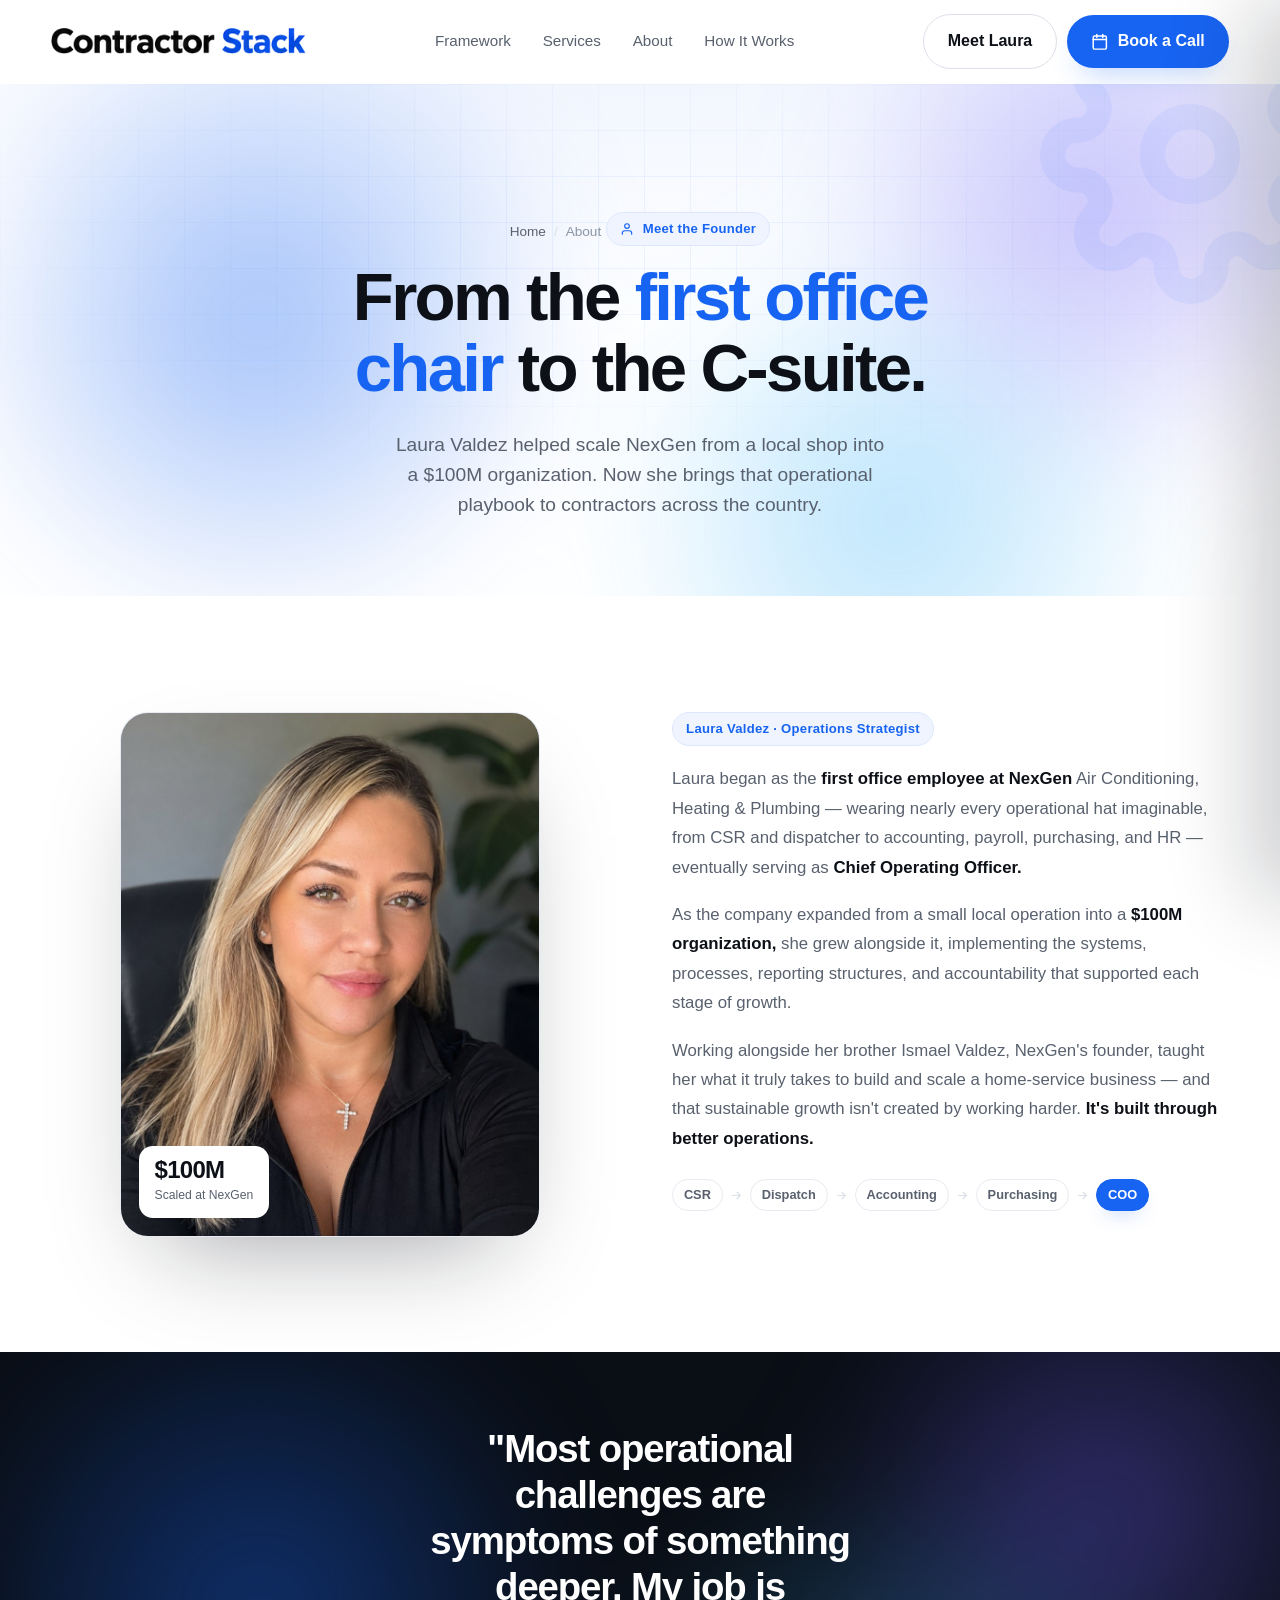
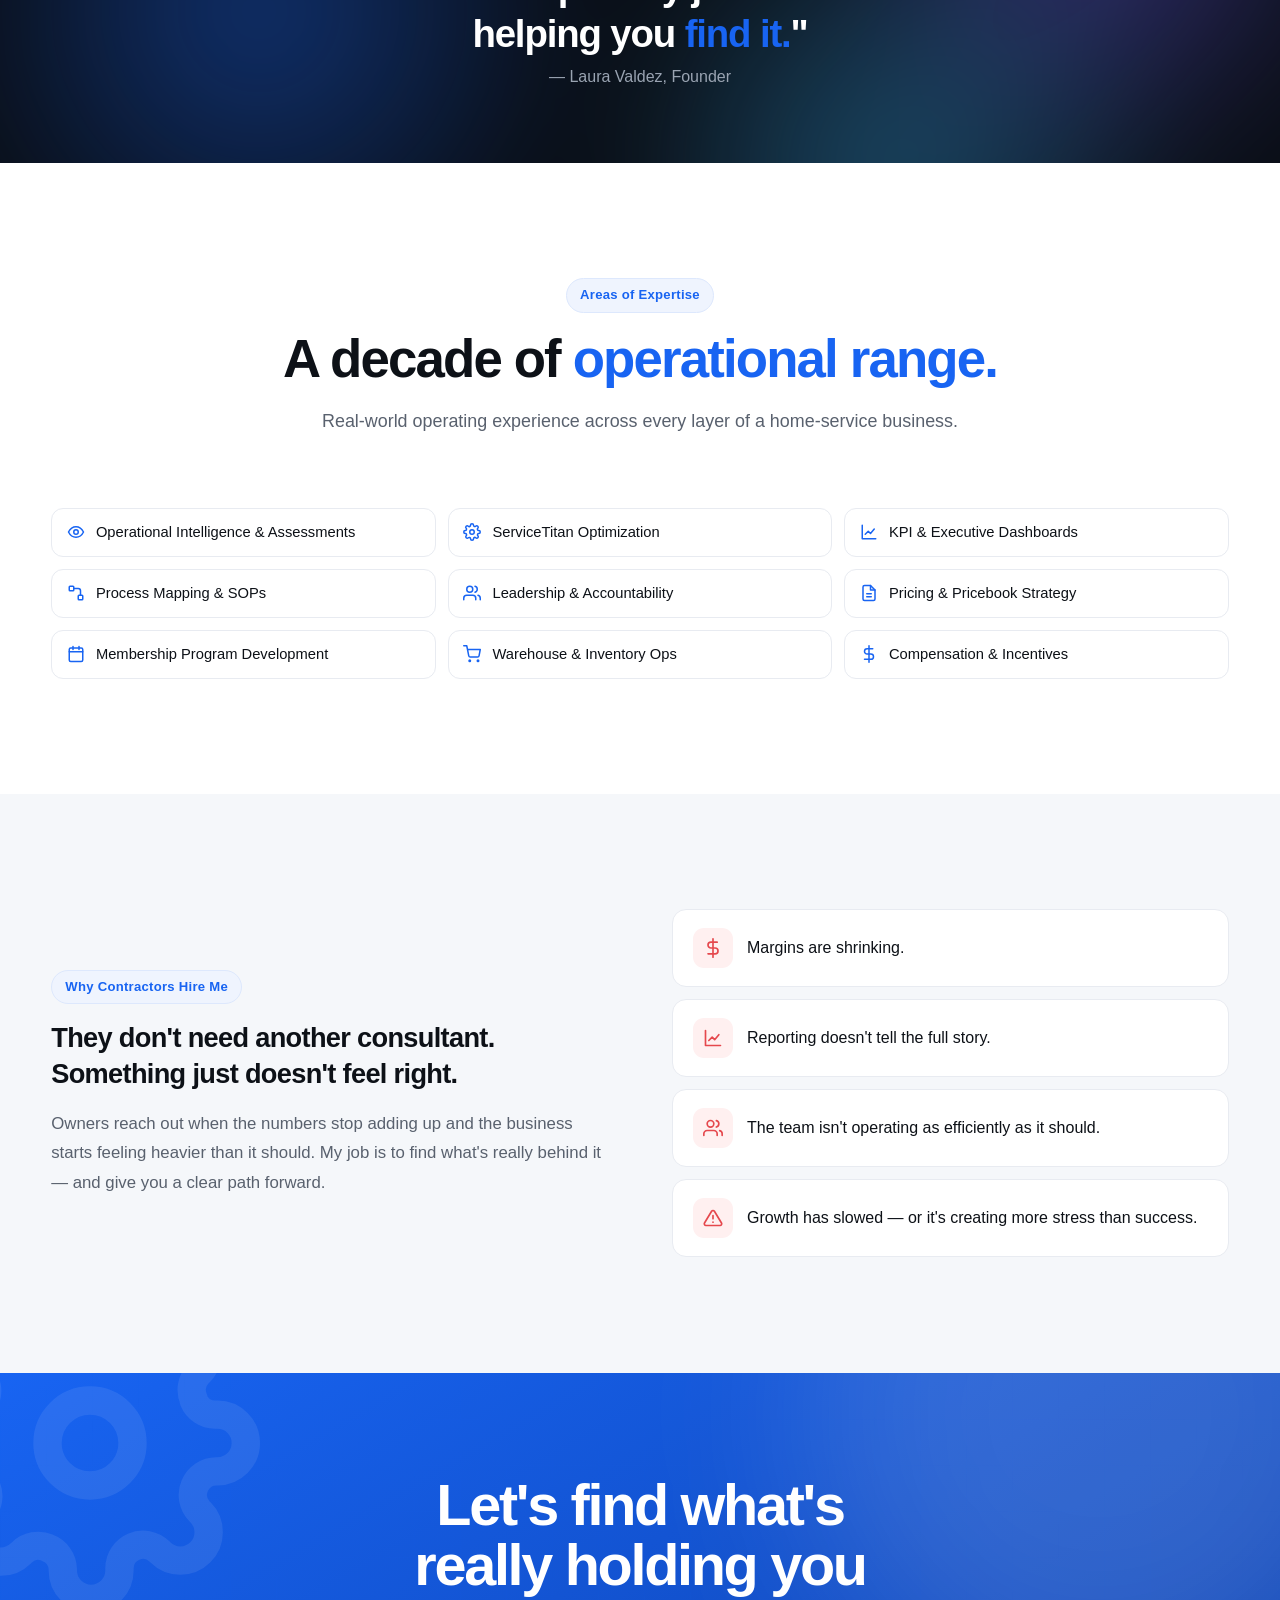
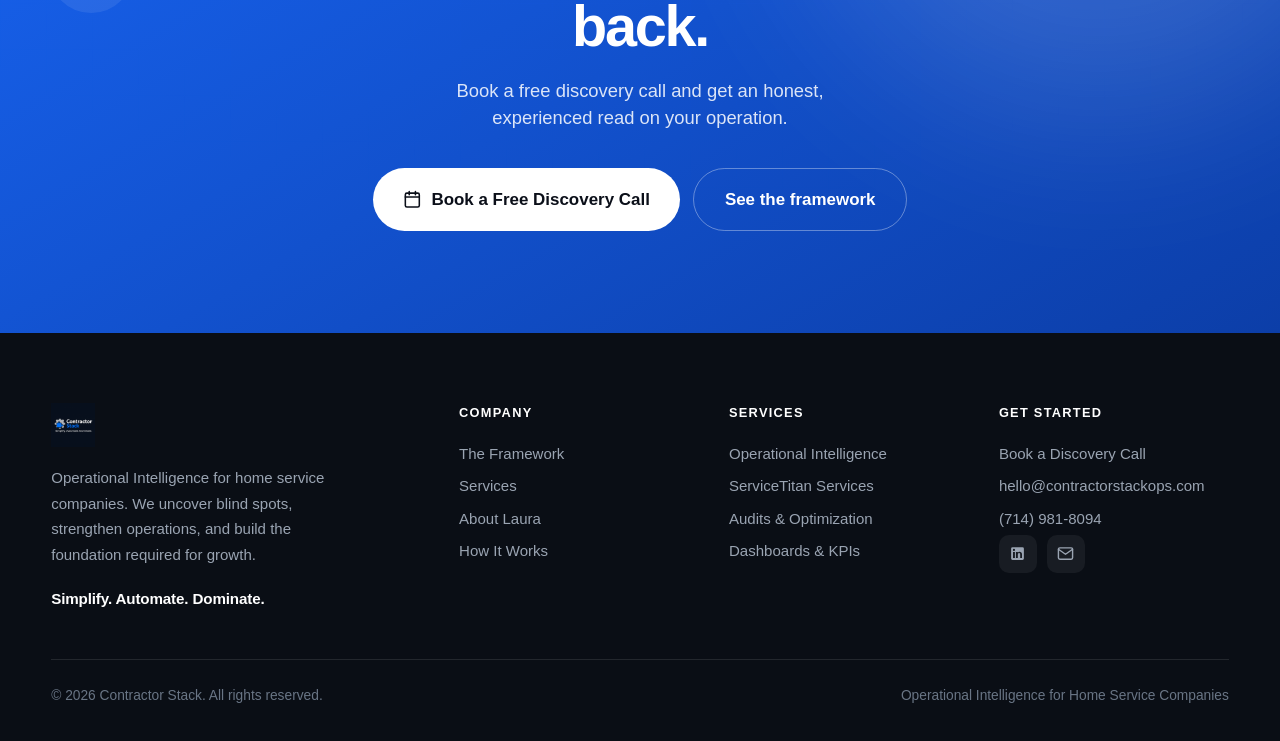
==== commit e74d7b18: "info update" ====
--- a/about.html
+++ b/about.html
@@ -58,7 +58,7 @@
       <!-- [PH] swap for Laura's headshot: <img src="assets/img/laura.jpg" alt="Laura Valdez"> -->
       <svg class="gear-deco" style="width:230px;height:230px;top:-50px;right:-50px"><use href="#i-gear"/></svg>
       <svg class="gear-deco rev" style="width:150px;height:150px;bottom:-40px;left:-40px;opacity:.1"><use href="#i-gear"/></svg>
-      <div class="ph"><svg><use href="#i-user"/></svg><span>Laura Valdez</span></div>
+      <img src="assets/img/laura.jpg" alt="Laura Valdez">
       <div class="about-badge"><b>$100M</b><span>Scaled at NexGen</span></div>
     </div>
     <div class="reveal" data-d="1">
@@ -155,7 +155,7 @@
       </div>
       <div class="foot-col"><h5>Company</h5><a href="framework.html">The Framework</a><a href="services.html">Services</a><a href="about.html">About Laura</a><a href="index.html#process">How It Works</a></div>
       <div class="foot-col"><h5>Services</h5><a href="services.html">Operational Intelligence</a><a href="services.html#menu">ServiceTitan Services</a><a href="services.html#menu">Audits &amp; Optimization</a><a href="services.html#menu">Dashboards &amp; KPIs</a></div>
-      <div class="foot-col"><h5>Get Started</h5><a href="contact.html">Book a Discovery Call</a><a href="mailto:hello@contractorstack.com">hello@contractorstack.com</a><p style="padding-top:2px">[PH] Phone</p><div class="foot-socials"><a href="#" aria-label="LinkedIn"><svg><use href="#i-linkedin"/></svg></a><a href="mailto:hello@contractorstack.com" aria-label="Email"><svg><use href="#i-mail"/></svg></a></div></div>
+      <div class="foot-col"><h5>Get Started</h5><a href="contact.html">Book a Discovery Call</a><a href="mailto:hello@contractorstackops.com">hello@contractorstackops.com</a><a href="tel:+17149818094">(714) 981-8094</a><div class="foot-socials"><a href="#" aria-label="LinkedIn"><svg><use href="#i-linkedin"/></svg></a><a href="mailto:hello@contractorstackops.com" aria-label="Email"><svg><use href="#i-mail"/></svg></a></div></div>
     </div>
     <div class="foot-bar"><span>© <span id="year">2026</span> Contractor Stack. All rights reserved.</span><span>Operational Intelligence for Home Service Companies</span></div>
   </div>
--- a/assets/site.css
+++ b/assets/site.css
@@ -207,7 +207,7 @@
 .about-photo .ph{position:absolute;inset:0;display:flex;flex-direction:column;align-items:center;justify-content:center;gap:14px;color:var(--blue)}
 .about-photo .ph svg{width:64px;height:64px;opacity:.5}
 .about-photo .ph span{font-size:.8rem;font-weight:600;letter-spacing:.06em;text-transform:uppercase;color:var(--muted-2)}
-.about-photo img{width:100%;height:100%;object-fit:cover}
+.about-photo img{width:100%;height:100%;object-fit:cover;object-position:center 20%;position:relative;z-index:1}
 .about-badge{position:absolute;left:18px;bottom:18px;z-index:2;background:#fff;border-radius:14px;padding:12px 16px;box-shadow:var(--shadow-sm)}
 .about-badge b{display:block;font-size:1.5rem;font-weight:700;letter-spacing:-.03em;line-height:1}
 .about-badge span{font-size:.76rem;color:var(--muted);font-weight:500}
@@ -471,3 +471,17 @@
 .info-step p b{color:var(--text);font-weight:600;display:block}
 .info-contact a{display:flex;align-items:center;gap:11px;padding:.5em 0;font-weight:500;color:var(--text)}
 .info-contact a svg{width:18px;height:18px;color:var(--blue)}
+
+/* hero comet traces */
+.hero-traces{position:absolute;inset:0;z-index:1;width:100%;height:100%;pointer-events:none}
+.hero-traces .tline{fill:none;stroke:url(#trace-grad);stroke-width:1.4;opacity:.55}
+@media(prefers-reduced-motion:reduce){.hero-traces .comet{display:none}}
+
+/* featured hero logo lockup */
+.hero-logo{display:inline-flex;flex-direction:column;align-items:center;gap:14px;margin-bottom:22px}
+.hero-logo .hl-gear{width:66px;height:auto;filter:drop-shadow(0 12px 22px rgba(24,100,242,.3));transition:transform .5s var(--ease)}
+.hero-logo:hover .hl-gear{transform:rotate(30deg)}
+.hero-logo .hl-word{width:220px;height:auto}
+@media(max-width:600px){.hero-logo .hl-gear{width:56px}.hero-logo .hl-word{width:186px}}
+
+.hero-tag{font-size:.82rem;font-weight:600;letter-spacing:.14em;text-transform:uppercase;color:var(--muted-2);margin-bottom:22px}
